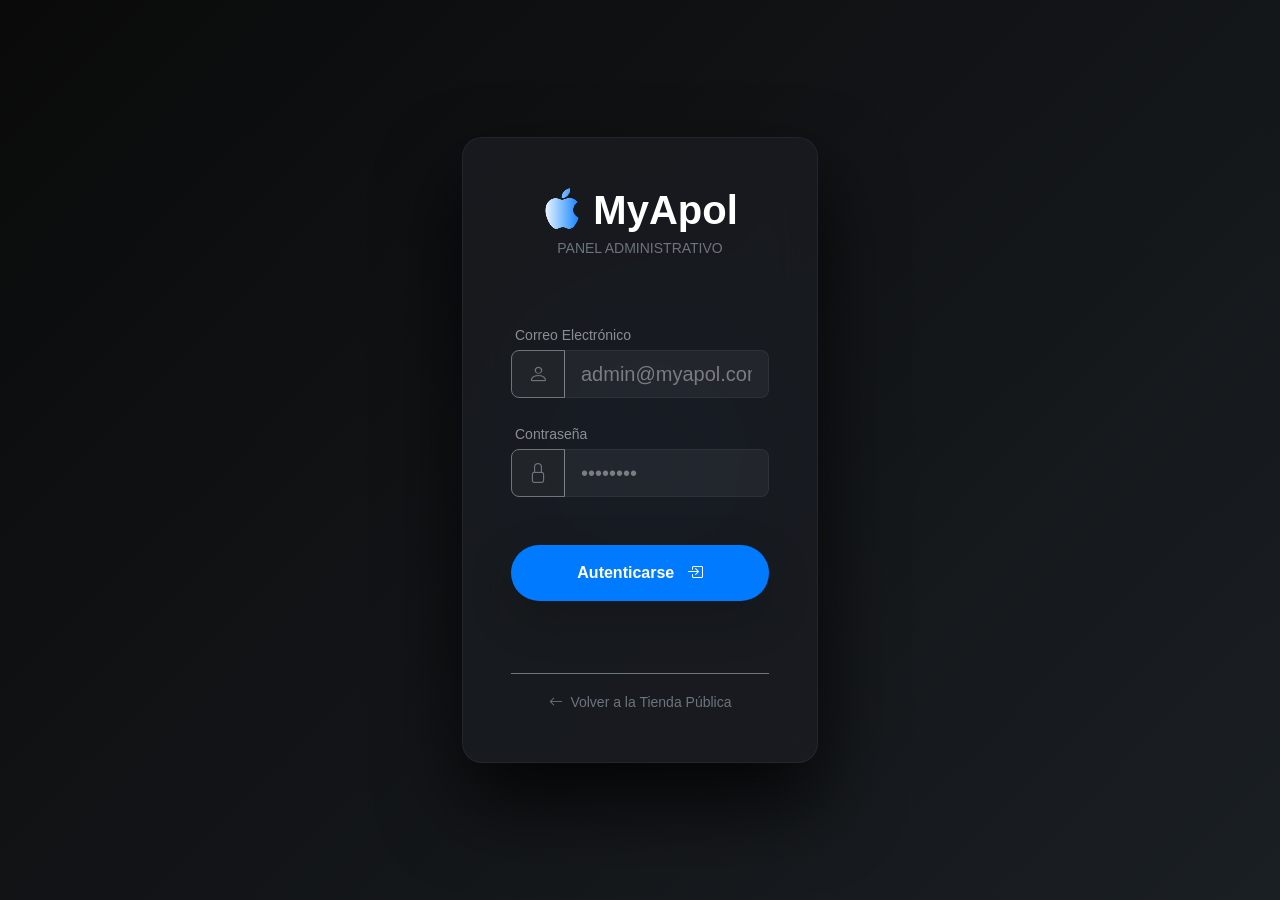
==== frontend/admin.html @ c448a98d "se crea la logica para el login del cliente o usuario, se hacen las validaciones" ====
<!DOCTYPE html>
<html lang="es">

<head>
    <meta charset="UTF-8">
    <meta name="viewport" content="width=device-width, initial-scale=1.0">
    <title>MyApol - Panel Administrativo</title>
    <!-- Bootstrap -->
    <link href="https://cdn.jsdelivr.net/npm/bootstrap@5.3.0/dist/css/bootstrap.min.css" rel="stylesheet">
    <!-- Iconos -->
    <link rel="stylesheet" href="https://cdn.jsdelivr.net/npm/bootstrap-icons@1.11.1/font/bootstrap-icons.css">
    <!-- Nuestro estilo premium oscuro -->
    <link rel="stylesheet" href="styles.css">
</head>

<body>

    <!-- Menú Administrativo -->
    <nav class="navbar navbar-expand-lg navbar-dark mb-4" style="background-color: rgba(25, 28, 33, 0.9);">
        <div class="container-fluid px-4">
            <a class="navbar-brand fw-bold text-white" href="#">
                <i class="bi bi-apple text-gradient"></i> MyApol Admin
            </a>
            <div class="d-flex">
                <span class="navbar-text me-3 text-white-50">
                    <i class="bi bi-person-circle"></i> Sesión activa: <strong
                        class="text-white">admin@myapol.com</strong>
                </span>
                <button class="btn btn-outline-danger btn-sm" id="btn-cerrar-sesion">
                    <i class="bi bi-box-arrow-right"></i> Salir
                </button>
            </div>
        </div>
    </nav>

    <div class="container-fluid px-4">
        <!-- Encabezado del Dashboard -->
        <div class="d-flex justify-content-between align-items-center mb-4">
            <div>
                <h2 class="text-white fw-bold mb-0">Gestión de Inventario</h2>
                <p class="text-white-50 mb-0">Administra los productos que verán tus clientes en el catálogo público.
                </p>
            </div>
            <!-- Botón para Inyectar Dispositivos Nuevos -->
            <button class="btn btn-accent shadow" data-bs-toggle="modal" data-bs-target="#modalDispositivo"
                id="btn-nuevo">
                <i class="bi bi-plus-lg me-1"></i> Agregar Dispositivo Nuevo
            </button>
        </div>

        <!-- TABLA DE PRODUCTOS -->
        <div class="card bg-dark border-secondary shadow-lg mb-5">
            <div class="card-body p-0">
                <div class="table-responsive">
                    <table class="table table-dark table-hover mb-0 align-middle">
                        <thead class="table-active">
                            <tr>
                                <th>Ref</th>
                                <th>Dispositivo</th>
                                <th>Marca/Cat.</th>
                                <th>Precio COP</th>
                                <th class="text-end">Acciones</th>
                            </tr>
                        </thead>
                        <tbody id="tabla-admin-body">
                            <!-- JS inyectará las filas aquí -->
                            <tr>
                                <td colspan="5" class="text-center py-4 text-secondary">
                                    <div class="spinner-border spinner-border-sm me-2"></div> Cargando inventario...
                                </td>
                            </tr>
                        </tbody>
                    </table>
                </div>
            </div>
        </div>

        <!-- VENTANA EMERGENTE (MODAL) PARA CREAR / EDITAR -->
        <div class="modal fade" id="modalDispositivo" tabindex="-1" aria-hidden="true" data-bs-backdrop="static">
            <div class="modal-dialog modal-dialog-centered">
                <div class="modal-content bg-dark text-white border-secondary shadow-lg">
                    <div class="modal-header border-secondary">
                        <h5 class="modal-title fw-bold" id="modalTitulo"><i class="bi bi-cpu text-gradient"></i> Nuevo
                            Dispositivo</h5>
                        <button type="button" class="btn-close btn-close-white" data-bs-dismiss="modal"
                            aria-label="Close"></button>
                    </div>
                    <div class="modal-body">
                        <form id="form-dispositivo">
                            <!-- Campo Oculto para el ID al editar -->
                            <input type="hidden" id="admin-id">

                            <div class="mb-3">
                                <label class="form-label text-white-50 small">Nombre del Producto</label>
                                <input type="text" class="form-control form-control-dark" id="admin-nombre" required>
                            </div>

                            <div class="row">
                                <div class="col-md-6 mb-3">
                                    <label class="form-label text-white-50 small">Precio (COP)</label>
                                    <input type="number" class="form-control form-control-dark" id="admin-precio"
                                        required>
                                </div>
                                <div class="col-md-6 mb-3">
                                    <label class="form-label text-white-50 small">Categoría</label>
                                    <select class="form-select form-control-dark" id="admin-categoria" required>
                                        <option value="1">Smartphones</option>
                                        <option value="2">Computers</option>
                                        <option value="3">Tablets</option>
                                        <option value="4">Wearables</option>
                                        <option value="5">Home & Ent.</option>
                                        <option value="6">Accessories</option>
                                        <option value="7">Merch</option>
                                    </select>
                                </div>
                            </div>

                            <div class="mb-3">
                                <label class="form-label text-white-50 small">URL Imagen (Opcional)</label>
                                <input type="url" class="form-control form-control-dark" id="admin-imagen"
                                    placeholder="https://...">
                            </div>

                            <div class="mb-3">
                                <label class="form-label text-white-50 small">Descripción Detallada</label>
                                <textarea class="form-control form-control-dark" id="admin-descripcion" rows="3"
                                    required></textarea>
                            </div>
                        </form>
                    </div>
                    <div class="modal-footer border-secondary">
                        <button type="button" class="btn btn-outline-light" data-bs-dismiss="modal">Cancelar</button>
                        <button type="button" class="btn btn-accent px-4 fw-bold"
                            id="btn-guardar-admin">Guardar</button>
                    </div>
                </div>
            </div>
        </div>


    </div>

    <!-- Scripts Esenciales -->
    <script src="https://cdn.jsdelivr.net/npm/bootstrap@5.3.0/dist/js/bootstrap.bundle.min.js"></script>

    <!-- LÓGICA DEL PANEL ADMINISTRATIVO -->
    <script>
        // 1. CONTROL DE SEGURIDAD (Bouncer)
        const token = localStorage.getItem('admin_token');
        if (!token) {
            // Si no hay token guardado, ni te molestes en cargar la página, devuélvelo al login.
            alert("Acceso denegado. Por favor inicia sesión.");
            window.location.replace('login.html');
        }

        // Variables Globales del Admin
        const apiBaseUrl = 'http://localhost:5000/api';
        let listaDispositivosAdmin = [];
        const modalElement = document.getElementById('modalDispositivo');
        const modalInstancia = new bootstrap.Modal(modalElement);

        // Formateador
        const formateaPesos = (n) => new Intl.NumberFormat('es-CO', { style: 'currency', currency: 'COP', maximumFractionDigits: 0 }).format(n);

        // 2. INICIALIZAR EL DASHBOARD AL CARGAR LA PÁGINA
        document.addEventListener('DOMContentLoaded', () => {
            obtenerDispositivosAdmin();

            // Botón Cerrar Sesión
            document.getElementById('btn-cerrar-sesion').addEventListener('click', () => {
                localStorage.removeItem('admin_token');
                localStorage.removeItem('admin_id');
                window.location.replace('login.html');
            });

            // Botón "Agregar Dispositivo Nuevo" (Limpia la ventana modal)
            document.getElementById('btn-nuevo').addEventListener('click', () => {
                document.getElementById('form-dispositivo').reset();
                document.getElementById('admin-id').value = '';
                document.getElementById('modalTitulo').innerHTML = '<i class="bi bi-cpu text-gradient"></i> Nuevo Dispositivo';
            });

            // Botón "Guardar" del Modal
            document.getElementById('btn-guardar-admin').addEventListener('click', guardarDispositivo);
        });

        // 3. RECUPERAR DATOS Y PINTAR LA TABLA (Read)
        function obtenerDispositivosAdmin() {
            fetch(`${apiBaseUrl}/dispositivos`)
                .then(res => res.json())
                .then(datos => {
                    listaDispositivosAdmin = datos.dispositivos;
                    renderizarTabla(listaDispositivosAdmin);
                })
                .catch(err => {
                    document.getElementById('tabla-admin-body').innerHTML = `<tr><td colspan="5" class="text-danger text-center"><i class="bi bi-wifi-off"></i> Error conectando al Servidor.</td></tr>`;
                });
        }

        function renderizarTabla(lista) {
            const tbody = document.getElementById('tabla-admin-body');
            tbody.innerHTML = '';

            if (lista.length === 0) {
                tbody.innerHTML = '<tr><td colspan="5" class="text-center text-muted py-4">Inventario Vacío</td></tr>';
                return;
            }

            lista.forEach(item => {
                const tr = document.createElement('tr');
                tr.innerHTML = `
                    <td class="text-white-50">#${item.id}</td>
                    <td class="fw-bold text-white"><i class="bi bi-box-seam me-2 text-secondary"></i> ${item.nombre}</td>
                    <td><span class="badge bg-dark border border-secondary">${item.marca} - ${item.categoria}</span></td>
                    <td class="text-white">${formateaPesos(item.precio)}</td>
                    <td class="text-end">
                        <button class="btn btn-sm btn-outline-light me-1" onclick="abrirEdicion(${item.id})"><i class="bi bi-pencil-square"></i></button>
                        <button class="btn btn-sm btn-outline-danger" onclick="borrarDispositivo(${item.id})"><i class="bi bi-trash3"></i></button>
                    </td>
                `;
                tbody.appendChild(tr);
            });
        }

        // 4. CREAR O ACTUALIZAR (Create / Update)
        function guardarDispositivo() {
            // Recoger datos del formulario
            const id = document.getElementById('admin-id').value;
            const payload = {
                nombre: document.getElementById('admin-nombre').value,
                precio: parseFloat(document.getElementById('admin-precio').value),
                id_categoria: parseInt(document.getElementById('admin-categoria').value),
                id_marca: 1, // Por ahora todas son Apple (1) según nuestra DB
                url_imagen: document.getElementById('admin-imagen').value,
                descripcion: document.getElementById('admin-descripcion').value
            };

            // Validar que llenó lo importante
            if (!payload.nombre || isNaN(payload.precio) || !payload.descripcion) {
                alert("Por favor diligencia el nombre, precio y descripción.");
                return;
            }

            // ¿Es Nuevo (POST) o es Edición (PUT)?
            const metodo = id ? 'PUT' : 'POST';
            const url = id ? `${apiBaseUrl}/dispositivos/${id}` : `${apiBaseUrl}/dispositivos`;

            fetch(url, {
                method: metodo,
                headers: { 'Content-Type': 'application/json', 'Accept': 'application/json' },
                body: JSON.stringify(payload)
            })
                .then(res => res.json())
                .then(resp => {
                    if (resp.success) {
                        modalInstancia.hide(); // Cerrar el pop-up
                        obtenerDispositivosAdmin(); // Recargar la tabla
                    } else {
                        alert("Error servidor: " + resp.mensaje);
                    }
                })
                .catch(err => alert("Error de red al guardar."));
        }

        // 5. CARGAR DATOS PARA EDITAR
        function abrirEdicion(idBuscado) {
            // Buscamos el dispositivo en el array en memoria
            const disp = listaDispositivosAdmin.find(d => d.id === idBuscado);
            if (disp) {
                // Llenamos el modal con los valores viejos
                document.getElementById('admin-id').value = disp.id;
                document.getElementById('admin-nombre').value = disp.nombre;
                document.getElementById('admin-precio').value = disp.precio;
                document.getElementById('admin-imagen').value = disp.url_imagen || '';
                document.getElementById('admin-descripcion').value = disp.descripcion;

                // Preseleccionar categoría (Truco: iterar por el texto o hacer match. Aquí haremos un switch rápido para ilustrar o buscar el índice).
                const selectCat = document.getElementById('admin-categoria');
                for (let i = 0; i < selectCat.options.length; i++) {
                    // Match por el texto de la categoría que viene de la BD ("Smartphones", "Computers", etc)
                    if (selectCat.options[i].text.includes(disp.categoria)) {
                        selectCat.selectedIndex = i;
                        break;
                    }
                }

                document.getElementById('modalTitulo').innerHTML = '<i class="bi bi-pencil-square text-gradient"></i> Editar Dispositivo #' + disp.id;
                modalInstancia.show(); // Abrir el modal por código
            }
        }

        // 6. ELIMINAR (Delete)
        function borrarDispositivo(id) {
            if (confirm("⚠ ESTÁS A PUNTO DE ELIMINAR ESTE REGISTRO. ¿Estás absolutamente seguro?")) {
                fetch(`${apiBaseUrl}/dispositivos/${id}`, { method: 'DELETE' })
                    .then(res => res.json())
                    .then(resp => {
                        if (resp.success) {
                            obtenerDispositivosAdmin(); // Recargar tabla
                        }
                    })
                    .catch(err => alert("No se pudo eliminar de la base de datos."));
            }
        }
    </script>


</body>

</html>
---- frontend/styles.css ----
/* CSS Personalizado - Estilo PREMIUM Apple/Tech */

body {
    /* Un gradiente oscuro y elegante muy sutil */
    background: linear-gradient(135deg, #0a0a0a 0%, #1a1f24 100%);
    color: #ffffff;
    font-family: -apple-system, BlinkMacSystemFont, "Segoe UI", Roboto, Helvetica, Arial, sans-serif;
    min-height: 100vh;
}

/* Navbar estilo Apple */
.navbar {
    background-color: rgba(0, 0, 0, 0.8) !important;
    backdrop-filter: saturate(180%) blur(20px);
    border-bottom: 1px solid rgba(255, 255, 255, 0.1);
}

/* Hero Banner */
.hero-banner {
    background: linear-gradient(145deg, #0d324d 0%, #000000 100%);
    border-radius: 20px;
    padding: 4rem 2rem;
    margin-top: 2rem;
    margin-bottom: 4rem;
    border: 1px solid rgba(255, 255, 255, 0.05);
    box-shadow: 0 25px 50px -12px rgba(0, 0, 0, 0.5);
    position: relative;
    overflow: hidden;
}

/* Efecto de luz detrás del banner */
.hero-banner::before {
    content: '';
    position: absolute;
    top: -50%;
    left: -50%;
    width: 200%;
    height: 200%;
    background: radial-gradient(circle, rgba(0, 122, 255, 0.1) 0%, transparent 50%);
    z-index: 0;
    pointer-events: none;
}

.hero-content {
    position: relative;
    z-index: 1;
}

/* Títulos */
.text-gradient {
    background: linear-gradient(90deg, #ffffff 0%, #007aff 100%);
    -webkit-background-clip: text;
    background-clip: text;
    -webkit-text-fill-color: transparent;
}

/* Tarjetas de productos y comentarios */
.card {
    background-color: rgba(25, 28, 33, 0.8) !important;
    border: 1px solid rgba(255, 255, 255, 0.05) !important;
    border-radius: 16px;
    backdrop-filter: blur(10px);
    color: white;
    transition: all 0.4s cubic-bezier(0.175, 0.885, 0.32, 1.275);
}

/* Solo animar tarjetas que sean interactivas */
.card-hoverable:hover {
    transform: translateY(-10px) scale(1.02);
    box-shadow: 0 15px 30px rgba(0, 122, 255, 0.15);
    border-color: rgba(0, 122, 255, 0.3) !important;
}

.card-footer {
    background-color: transparent;
    border-top: 1px solid rgba(255, 255, 255, 0.05);
}

/* Botones personalizados */
.btn-filtro {
    border-radius: 30px;
    transition: 0.3s;
}

.btn-accent {
    background-color: #007aff;
    color: white;
    border: none;
    border-radius: 30px;
    padding: 0.5rem 1.5rem;
    transition: 0.3s;
}

.btn-accent:hover {
    background-color: #0056b3;
    color: white;
    transform: scale(1.05);
}

/* Botones de Call To Action (Animados) */
/* Animación de latido (pulse) */
@keyframes pulse-yellow {
    0% { transform: scale(1); box-shadow: 0 0 0 0 rgba(255, 193, 7, 0.7); }
    70% { transform: scale(1.05); box-shadow: 0 0 0 15px rgba(255, 193, 7, 0); }
    100% { transform: scale(1); box-shadow: 0 0 0 0 rgba(255, 193, 7, 0); }
}

.badge-warning-pulse {
    background-color: #ffc107;
    color: #000;
    font-weight: bold;
    animation: pulse-yellow 2s infinite;
}

.btn-cta {
    background: linear-gradient(45deg, #ffc107, #ff9800);
    color: #000;
    border: none;
    border-radius: 30px;
    padding: 0.5rem 1.5rem;
    transition: 0.3s;
    font-weight: bold;
    text-transform: uppercase;
    box-shadow: 0 5px 15px rgba(255, 193, 7, 0.4);
}

.btn-cta:hover {
    background: linear-gradient(45deg, #ff9800, #ffc107);
    transform: scale(1.05);
    color: #000;
    box-shadow: 0 8px 20px rgba(255, 193, 7, 0.6);
}

/* Inputs de texto y formularios */
.form-control {
    background-color: rgba(255, 255, 255, 0.05) !important;
    border: 1px solid rgba(255, 255, 255, 0.1) !important;
    color: white !important;
    border-radius: 30px;
}

.form-control:focus {
    background-color: rgba(255, 255, 255, 0.1) !important;
    border-color: #007aff !important;
    box-shadow: 0 0 0 0.25rem rgba(0, 122, 255, 0.25) !important;
    color: white !important;
}

::placeholder {
    color: rgba(255, 255, 255, 0.4) !important;
}

/* Caja de búsqueda más redonda */
#buscador {
    padding-left: 1.5rem;
}

/* Textarea de comentarios menos redondo */
#texto-comentario {
    border-radius: 16px;
}

/* Separador en comentarios */
.comment-item {
    border-bottom: 1px solid rgba(255, 255, 255, 0.1) !important;
}
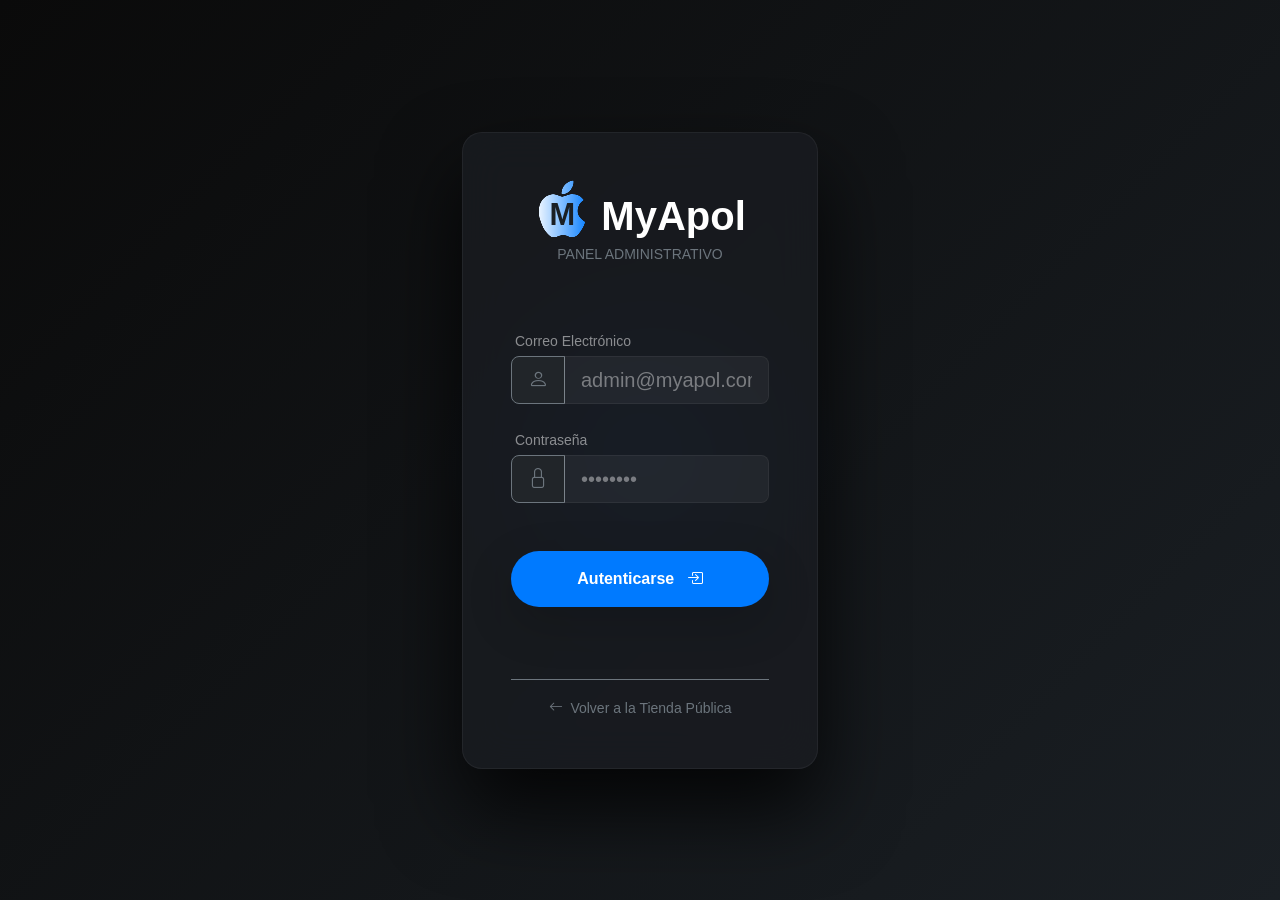
==== commit 11c020c7: "Actualizamos el logo para diferenciarnos de Apple y se cambia en todas las paginas" ====
--- a/frontend/admin.html
+++ b/frontend/admin.html
@@ -9,7 +9,7 @@
     <link href="https://cdn.jsdelivr.net/npm/bootstrap@5.3.0/dist/css/bootstrap.min.css" rel="stylesheet">
     <!-- Iconos -->
     <link rel="stylesheet" href="https://cdn.jsdelivr.net/npm/bootstrap-icons@1.11.1/font/bootstrap-icons.css">
-    <!-- Nuestro estilo premium oscuro -->
+    <!-- Estilo premium oscuro -->
     <link rel="stylesheet" href="styles.css">
 </head>
 
@@ -19,7 +19,10 @@
     <nav class="navbar navbar-expand-lg navbar-dark mb-4" style="background-color: rgba(25, 28, 33, 0.9);">
         <div class="container-fluid px-4">
             <a class="navbar-brand fw-bold text-white" href="#">
-                <i class="bi bi-apple text-gradient"></i> MyApol Admin
+                <span class="logo-myapol">
+                    <i class="bi bi-apple text-gradient"></i>
+                    <span class="logo-letter">M</span>
+                </span> MyApol Admin
             </a>
             <div class="d-flex">
                 <span class="navbar-text me-3 text-white-50">
--- a/frontend/styles.css
+++ b/frontend/styles.css
@@ -1,11 +1,34 @@
 /* CSS Personalizado - Estilo PREMIUM Apple/Tech */
 
 body {
-    /* Un gradiente oscuro y elegante muy sutil */
-    background: linear-gradient(135deg, #0a0a0a 0%, #1a1f24 100%);
+    /* Gradiente premium TECNOLÓGICO: Azul oscuro -> Negro Profundo -> Destello Blanco suave */
+    /* Hacemos los colores mucho más fuertes e intensos para que se visualicen mejor */
+    background: linear-gradient(135deg, #0d2b45 0%, #000000 45%, #000000 25%, #a0a0ac 100%);
+    background-color: #000; /* Color base si el gradiente falla */
+    background-attachment: fixed; /* El fondo se queda quieto al hacer scroll, dando efecto Parallax */
     color: #ffffff;
     font-family: -apple-system, BlinkMacSystemFont, "Segoe UI", Roboto, Helvetica, Arial, sans-serif;
     min-height: 100vh;
+}
+
+/* Logo MyApol - Manzana con M superpuesta */
+.logo-myapol {
+    position: relative;
+    display: inline-block;
+    font-size: 1.8rem;
+    line-height: 1;
+}
+
+.logo-letter {
+    position: absolute;
+    top: 60%;
+    left: 50%;
+    transform: translate(-50%, -50%);
+    font-size: 0.55em;
+    font-weight: 900;
+    font-family: 'Segoe UI', 'Helvetica Neue', Arial, sans-serif;
+    color: #1a1f24;
+    pointer-events: none;
 }
 
 /* Navbar estilo Apple */
@@ -164,3 +187,27 @@
 .comment-item {
     border-bottom: 1px solid rgba(255, 255, 255, 0.1) !important;
 }
+
+/* =========================================
+   FOOTER INVERSO (CLARO) - CRÉDITOS DE AUTOR
+   ========================================= */
+.footer-inverso {
+    /* Color inverso al Navbar oscuro: Un blanco crudo/gris perla muy elegante */
+    background-color: rgba(245, 245, 247, 0.95);
+    backdrop-filter: blur(10px); /* Efecto Glassmorphism */
+    border-top: 1px solid rgba(0, 0, 0, 0.1);
+    box-shadow: 0 -10px 30px rgba(0,0,0,0.5); /* Sombra hacia arriba que corta con el fondo negro */
+    margin-top: auto; /* Empuja el footer siempre hacia abajo */
+}
+
+/* Enlace a Portafolio (Degnisdev) */
+.signature-link {
+    transition: all 0.3s ease;
+    text-shadow: 0px 0px 0px rgba(13, 110, 253, 0);
+}
+
+.signature-link:hover {
+    color: #0d6efd !important; /* Azul más vivo al pasar el mouse */
+    text-shadow: 0 0 12px rgba(13, 110, 253, 0.6); /* Destello de neón azul */
+    letter-spacing: 0.5px; /* Animación sutil de estiramiento */
+}
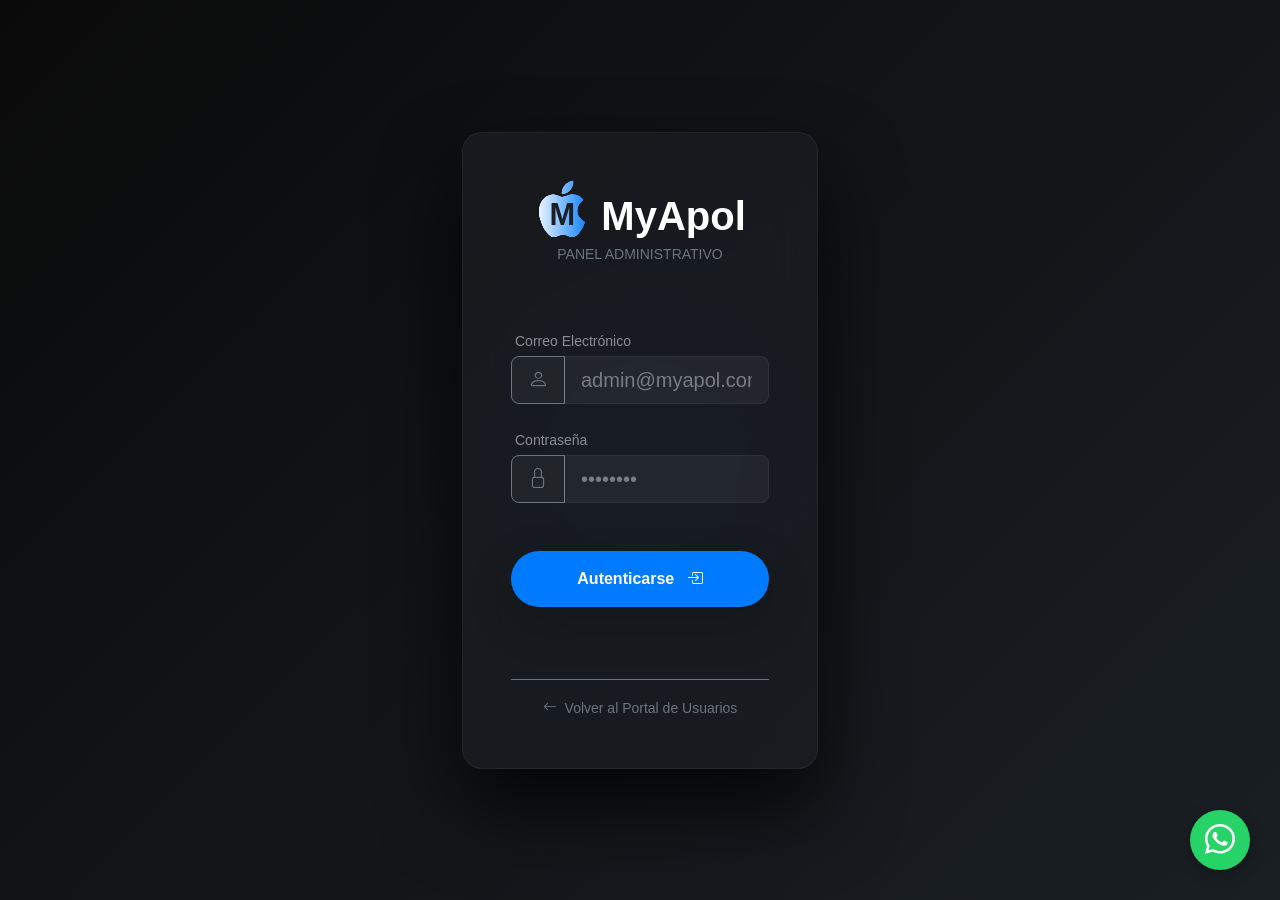
==== commit 325fe306: "Se cambiaron las rutas y los scripts, vamoa probar en vivo !!!!." ====
--- a/frontend/admin.html
+++ b/frontend/admin.html
@@ -145,6 +145,7 @@
 
     <!-- Scripts Esenciales -->
     <script src="https://cdn.jsdelivr.net/npm/bootstrap@5.3.0/dist/js/bootstrap.bundle.min.js"></script>
+    <script src="config.js"></script>
 
     <!-- LÓGICA DEL PANEL ADMINISTRATIVO -->
     <script>
@@ -157,7 +158,8 @@
         }
 
         // Variables Globales del Admin
-        const apiBaseUrl = 'http://localhost:5000/api';
+        // const apiBaseUrl = 'http://localhost:5000/api';
+        const apiBaseUrl = CONFIG.API_BASE_URL;
         let listaDispositivosAdmin = [];
         const modalElement = document.getElementById('modalDispositivo');
         const modalInstancia = new bootstrap.Modal(modalElement);
--- a/frontend/styles.css
+++ b/frontend/styles.css
@@ -77,6 +77,42 @@
     -webkit-text-fill-color: transparent;
 }
 
+/* Estilos del Carrito Lateral */
+.cart-item {
+    display: flex;
+    align-items: center;
+    gap: 15px;
+    padding: 15px 0;
+    border-bottom: 1px solid rgba(255, 255, 255, 0.05);
+}
+
+.cart-item img {
+    width: 60px;
+    height: 60px;
+    object-fit: contain;
+    background: #282c34;
+    border-radius: 8px;
+}
+
+.cart-item-info { flex: 1; }
+.cart-item-title { font-size: 0.9rem; font-weight: bold; margin-bottom: 2px; }
+.cart-item-price { font-size: 0.85rem; color: #007aff; }
+
+.hover-scale { 
+    transition: all 0.25s ease; 
+}
+
+.hover-scale:hover,
+.hover-scale:focus {
+    transform: scale(1.15) !important;
+    background-color: #007aff !important;
+    border-color: #007aff !important;
+    box-shadow: 0 0 15px rgba(0, 122, 255, 0.6) !important;
+    color: #ffffff !important;
+}
+
+
+
 /* Tarjetas de productos y comentarios */
 .card {
     background-color: rgba(25, 28, 33, 0.8) !important;
@@ -211,3 +247,83 @@
     text-shadow: 0 0 12px rgba(13, 110, 253, 0.6); /* Destello de neón azul */
     letter-spacing: 0.5px; /* Animación sutil de estiramiento */
 }
+
+/* Banner de Redes Sociales - FULL WIDTH */
+.social-banner {
+    /* Usamos el fondo oscuro del navbar para que sea consistente */
+    background-color: rgba(0, 0, 0, 0.9); 
+    backdrop-filter: blur(10px);
+    border-top: 1px solid rgba(255, 255, 255, 0.1);
+    width: 100%; /* Lado a lado */
+    margin-top: 50px;
+}
+
+.social-icon {
+    font-size: 2rem; /* Iconos más imponentes */
+    color: #ffffff;
+    transition: all 0.3s cubic-bezier(0.175, 0.885, 0.32, 1.275);
+    text-decoration: none;
+}
+
+.social-icon:hover {
+    transform: scale(1.2) translateY(-5px);
+}
+
+/* Colores de marca al pasar el mouse */
+.si-tiktok:hover { color: #00f2ea; } /* Color cyan de tiktok */
+.si-facebook:hover { color: #1877F2; }
+.si-instagram:hover { color: #E4405F; }
+.si-youtube:hover { color: #CD201F; }
+
+
+/* Botón Flotante de WhatsApp */
+.whatsapp-float {
+    position: fixed;
+    width: 60px;
+    height: 60px;
+    bottom: 30px;
+    right: 30px;
+    background-color: #25d366;
+    color: #FFF;
+    border-radius: 50px;
+    text-align: center;
+    font-size: 30px;
+    box-shadow: 0px 4px 15px rgba(0,0,0,0.3);
+    z-index: 1000;
+    display: flex;
+    align-items: center;
+    justify-content: center;
+    transition: all 0.3s ease;
+    text-decoration: none;
+}
+
+.whatsapp-float:hover {
+    background-color: #128c7e;
+    transform: scale(1.1);
+    color: #FFF;
+}
+
+/* Pequeña animación de pulso para llamar la atención */
+@keyframes pulse-whatsapp {
+    0% { box-shadow: 0 0 0 0 rgba(37, 211, 102, 0.7); }
+    70% { box-shadow: 0 0 0 15px rgba(37, 211, 102, 0); }
+    100% { box-shadow: 0 0 0 0 rgba(37, 211, 102, 0); }
+}
+
+.whatsapp-float {
+    animation: pulse-whatsapp 2s infinite;
+}
+
+/* Galería de miniaturas en detalle */
+.thumbnail-galeria {
+    border: 2px solid transparent;
+    transition: all 0.2s ease;
+    opacity: 0.6;
+}
+.thumbnail-galeria:hover,
+.thumbnail-activa {
+    border-color: #007aff !important;
+    opacity: 1 !important;
+    transform: scale(1.08);
+}
+
